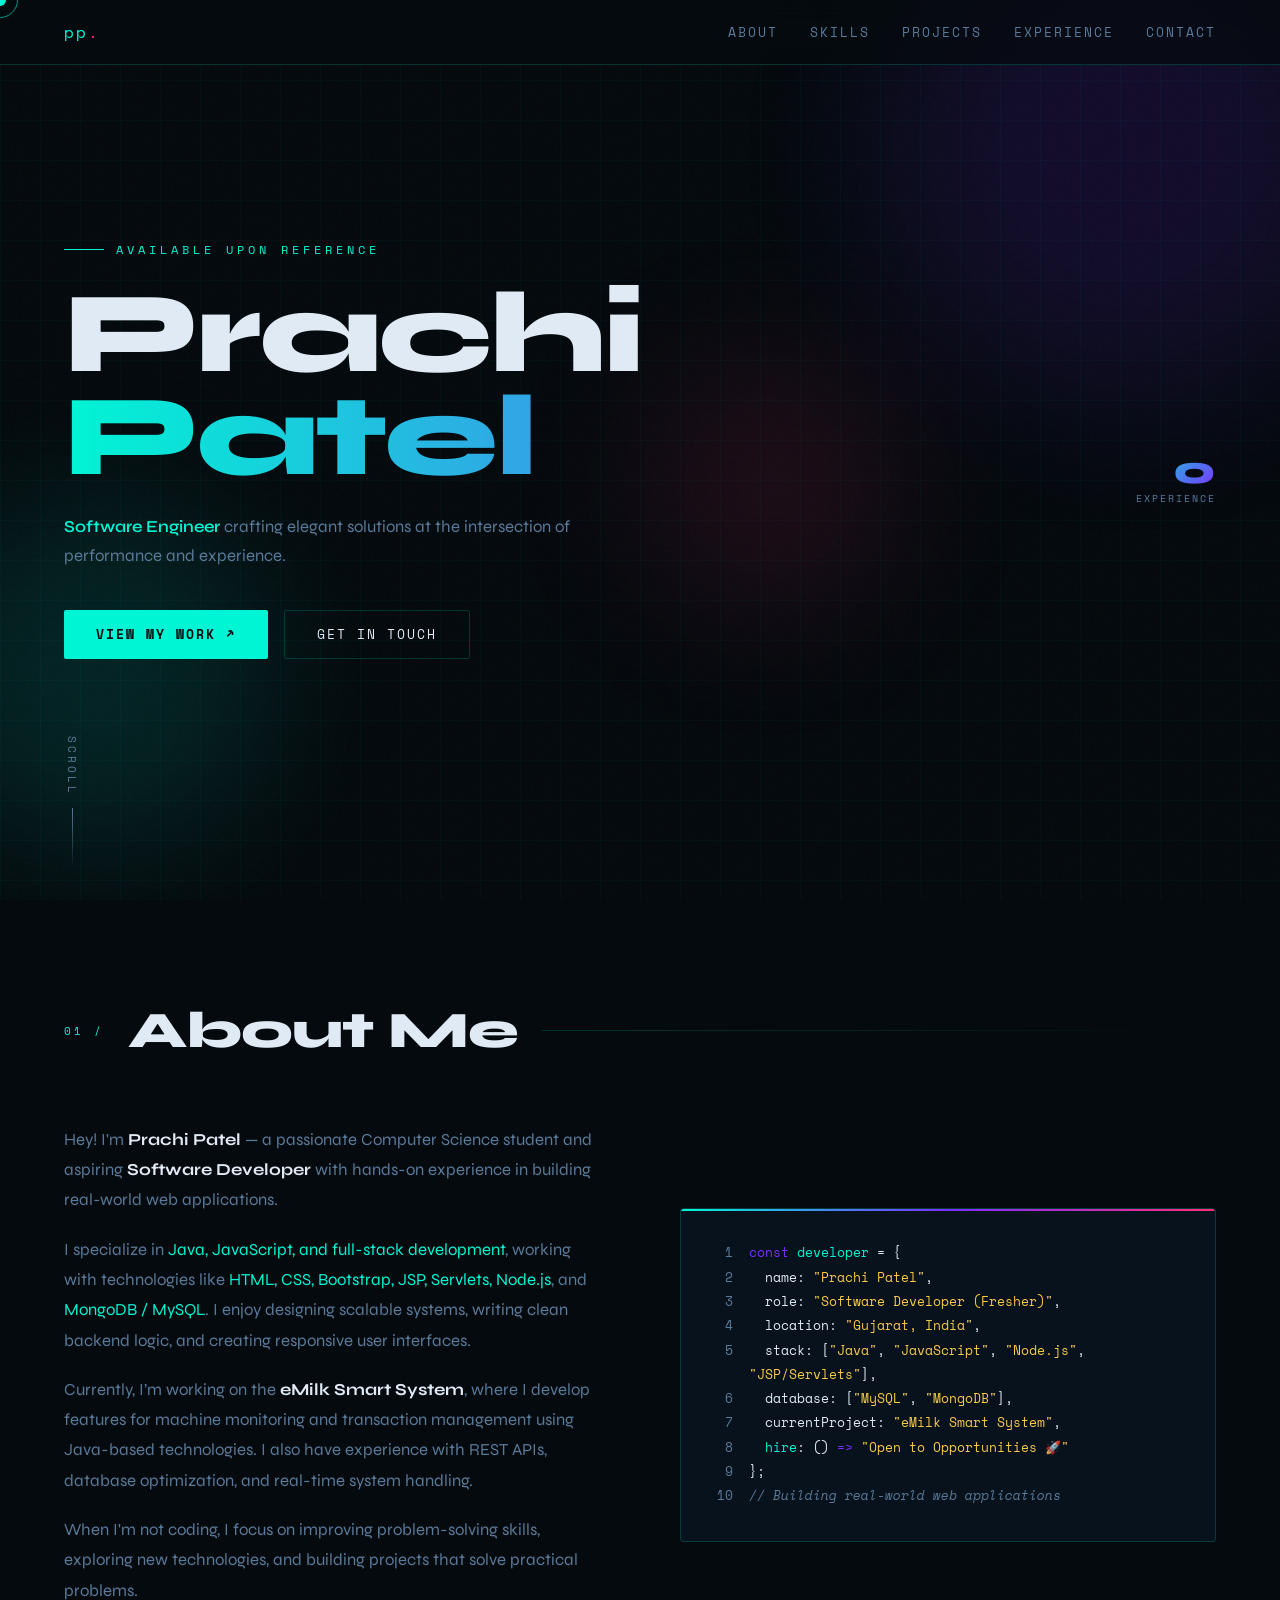
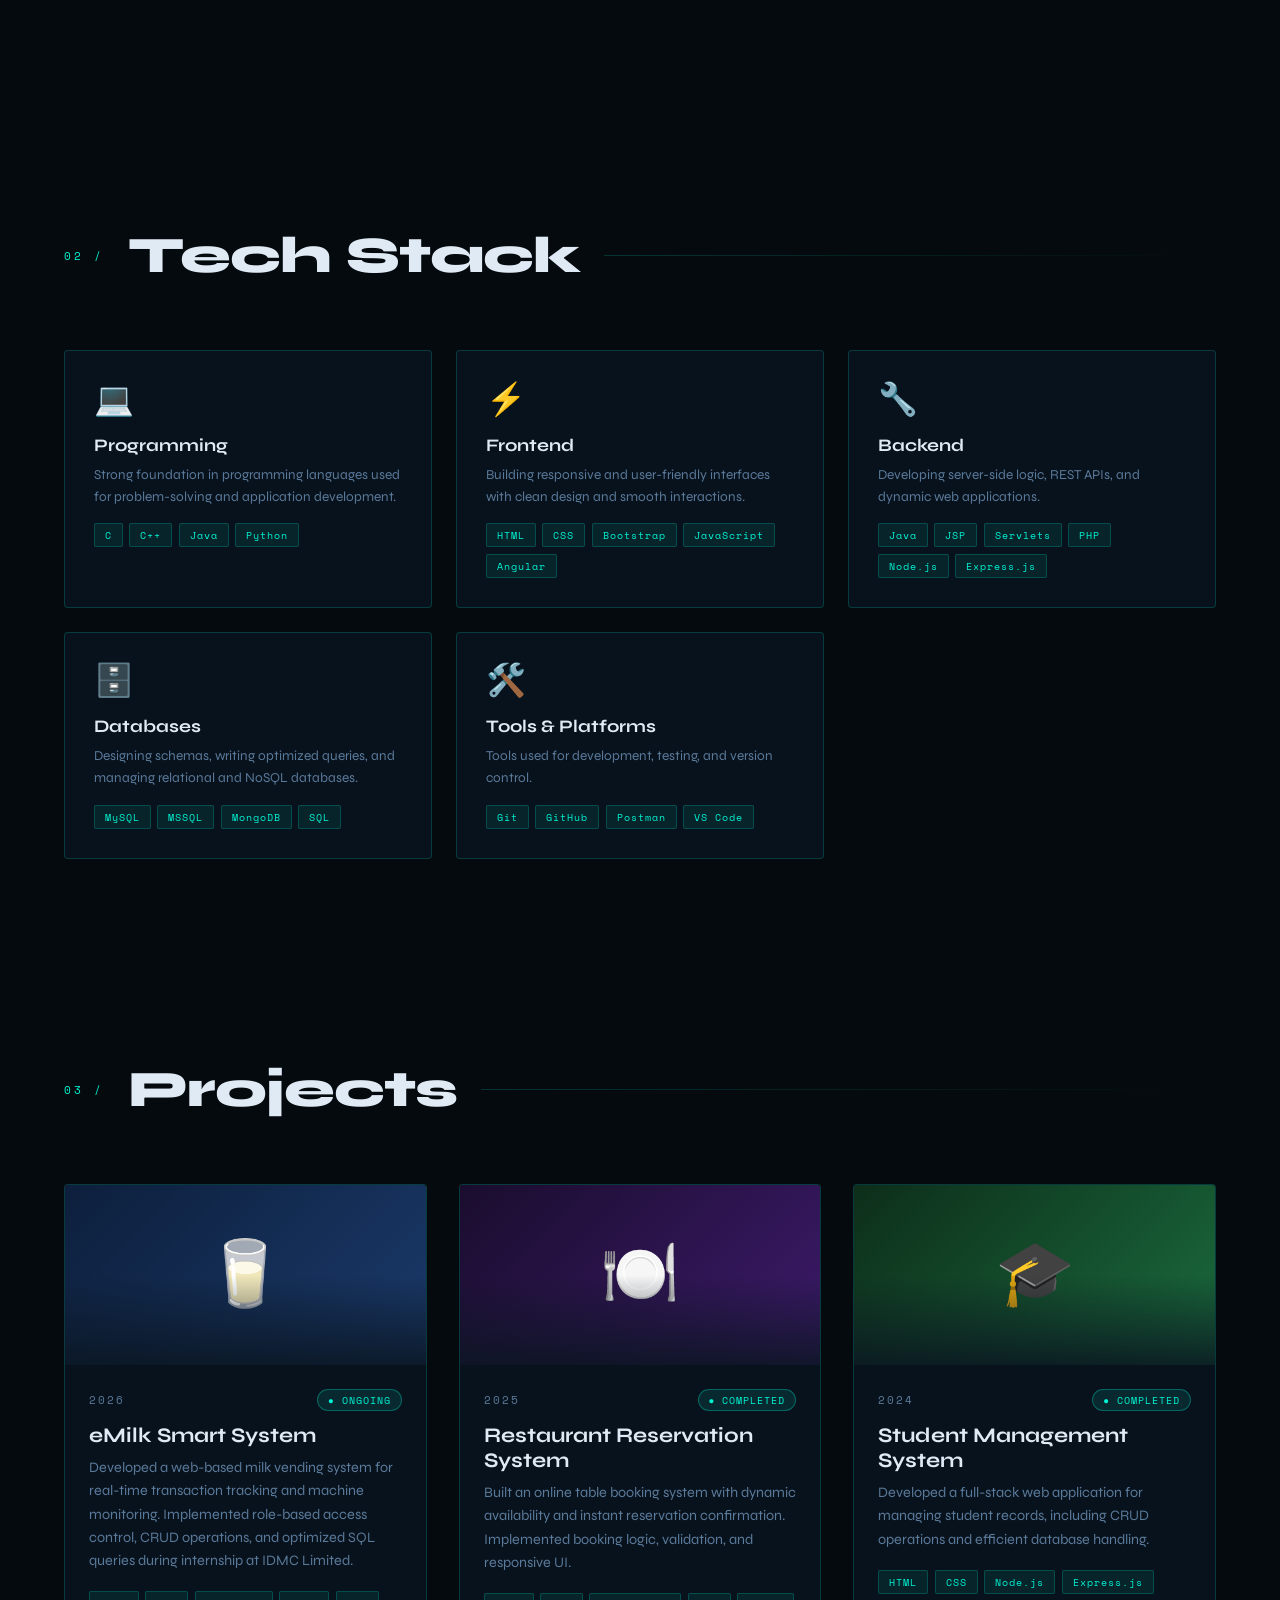
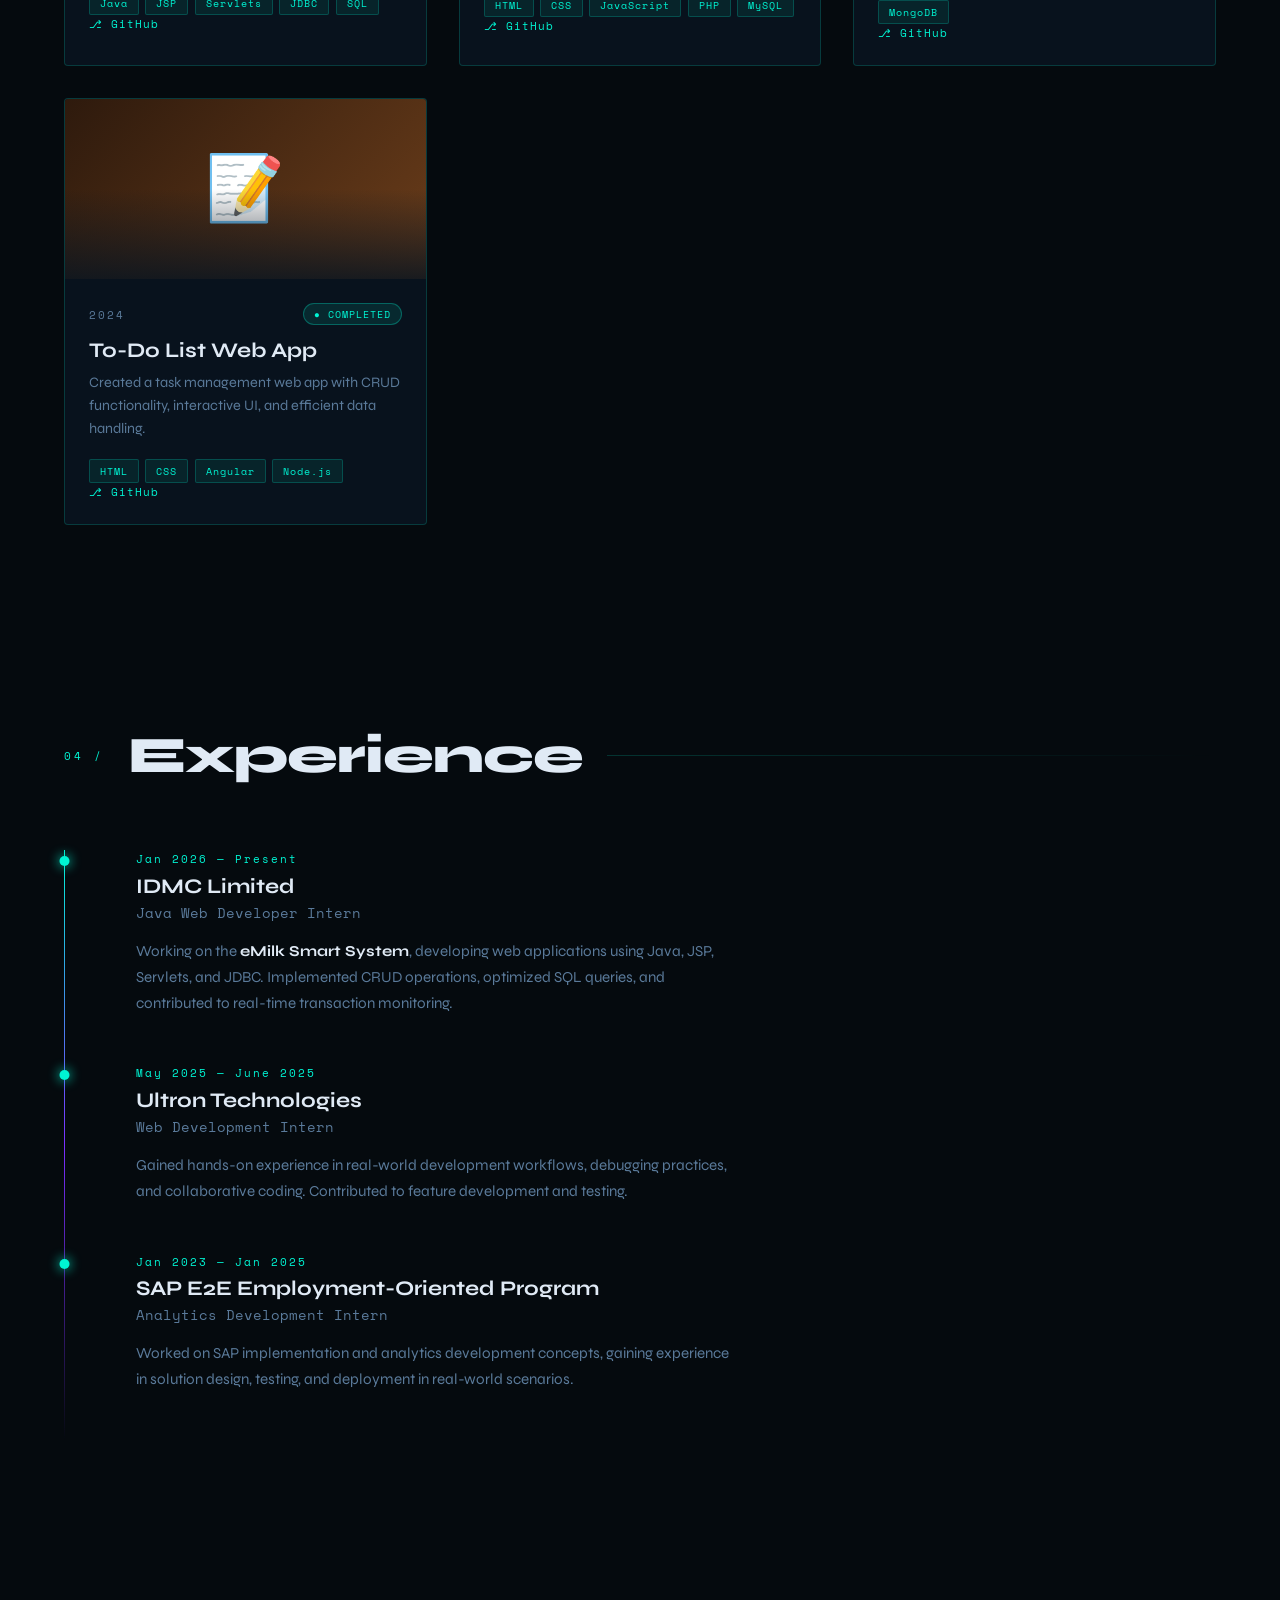
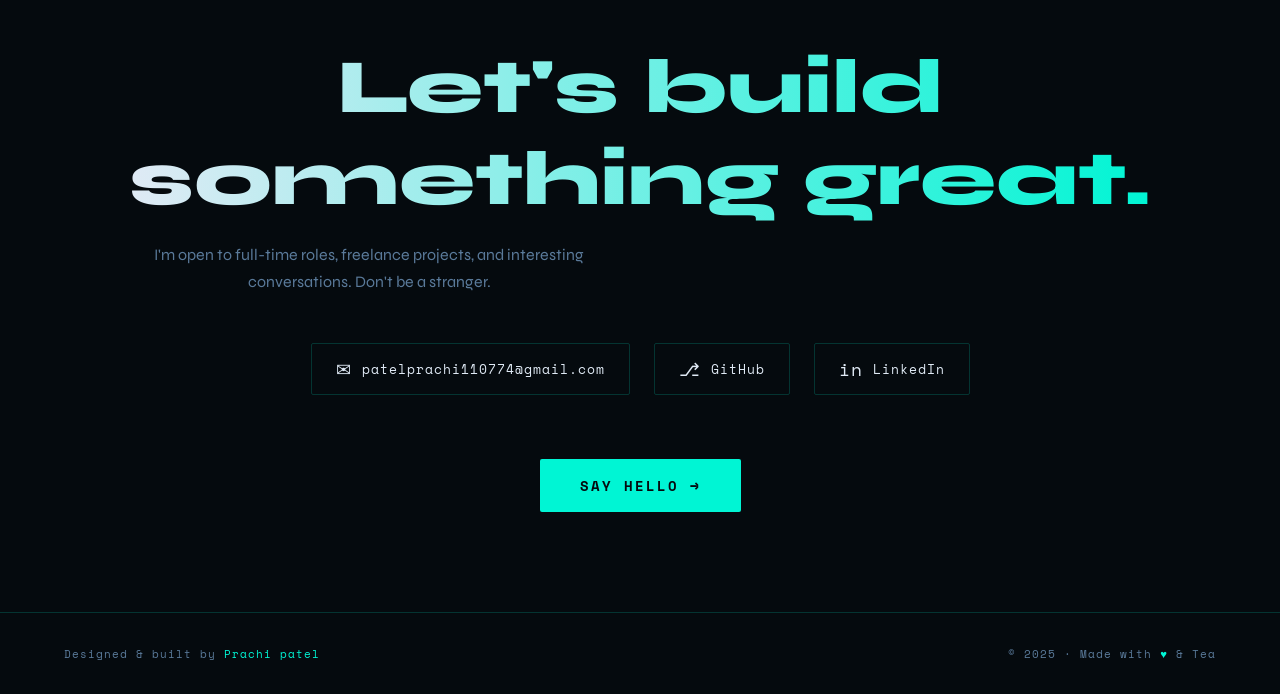
==== index.html @ 23659938 "portfolio website" ====
<!DOCTYPE html>
<html lang="en">
<head>
<meta charset="UTF-8">
<meta name="viewport" content="width=device-width, initial-scale=1.0">
<title>Prachi Patel — Software Engineer</title>
<link href="https://fonts.googleapis.com/css2?family=Space+Mono:ital,wght@0,400;0,700;1,400&family=Syne:wght@400;600;700;800&display=swap" rel="stylesheet">
<link href="portfolio.css" rel="stylesheet">
</head>
<body>

<div id="cursor"></div>
<div id="cursor-ring"></div>

<!-- NAV -->
<nav>
  <a class="nav-logo" href="#hero">pp<span>.</span></a>
  <ul class="nav-links">
    <li><a href="#about">About</a></li>
    <li><a href="#skills">Skills</a></li>
    <li><a href="#projects">Projects</a></li>
    <li><a href="#experience">Experience</a></li>
    <li><a href="#contact">Contact</a></li>
  </ul>
</nav>

<!-- HERO -->
<section id="hero">
  <div class="hero-bg-blob blob1"></div>
  <div class="hero-bg-blob blob2"></div>
  <div class="hero-bg-blob blob3"></div>

  <p class="hero-tag">Available upon Reference</p>
  <h1 class="hero-name">
    <span class="line1">Prachi</span>
    <span class="line2">Patel</span>
  </h1>
  <p class="hero-desc">
    <strong>Software Engineer</strong> crafting elegant solutions at the intersection of
    performance and experience.
  </p>
  <div class="hero-cta">
    <a class="btn btn-primary" href="#projects"><span>View my work ↗</span></a>
    <a class="btn btn-outline" href="#contact">Get in touch</a>
  </div>

  <div class="hero-stats">
    <div class="stat">
      <div class="stat-num">0</div>
<div class="stat-label">Experience</div>
    </div>
  </div>

  <div class="hero-scroll">Scroll</div>
</section>

<!-- ABOUT -->
<section id="about">
  <div class="section-header reveal">
    <span class="section-num">01 /</span>
    <h2 class="section-title">About Me</h2>
    <div class="section-line"></div>
  </div>
  <div class="about-grid">
    <div class="about-text reveal">
  <p>Hey! I'm <strong>Prachi Patel</strong> — a passionate Computer Science student 
  and aspiring <strong>Software Developer</strong> with hands-on experience in building 
  real-world web applications.</p>
  
  <p>I specialize in <em>Java, JavaScript, and full-stack development</em>, working 
  with technologies like <em>HTML, CSS, Bootstrap, JSP, Servlets, Node.js</em>, and 
  <em>MongoDB / MySQL</em>. I enjoy designing scalable systems, writing clean backend 
  logic, and creating responsive user interfaces.</p>
  
  <p>Currently, I’m working on the <strong>eMilk Smart System</strong>, where I develop 
  features for machine monitoring and transaction management using Java-based technologies. 
  I also have experience with REST APIs, database optimization, and real-time system handling.</p>
  
  <p>When I'm not coding, I focus on improving problem-solving skills, exploring new 
  technologies, and building projects that solve practical problems.</p>
</div>
    <div class="about-visual reveal">
  <div class="about-card">
    <div class="code-window" id="code-window">
      <div class="code-line"><span class="ln">1</span><span><span class="kw">const</span> <span class="fn">developer</span> <span class="pu">= {</span></span></div>
      <div class="code-line"><span class="ln">2</span><span>&nbsp;&nbsp;name<span class="pu">:</span> <span class="str">"Prachi Patel"</span><span class="pu">,</span></span></div>
      <div class="code-line"><span class="ln">3</span><span>&nbsp;&nbsp;role<span class="pu">:</span> <span class="str">"Software Developer (Fresher)"</span><span class="pu">,</span></span></div>
      <div class="code-line"><span class="ln">4</span><span>&nbsp;&nbsp;location<span class="pu">:</span> <span class="str">"Gujarat, India"</span><span class="pu">,</span></span></div>
      <div class="code-line"><span class="ln">5</span><span>&nbsp;&nbsp;stack<span class="pu">: [</span><span class="str">"Java"</span><span class="pu">,</span> <span class="str">"JavaScript"</span><span class="pu">,</span> <span class="str">"Node.js"</span><span class="pu">,</span> <span class="str">"JSP/Servlets"</span><span class="pu">],</span></span></div>
      <div class="code-line"><span class="ln">6</span><span>&nbsp;&nbsp;database<span class="pu">: [</span><span class="str">"MySQL"</span><span class="pu">,</span> <span class="str">"MongoDB"</span><span class="pu">],</span></span></div>
      <div class="code-line"><span class="ln">7</span><span>&nbsp;&nbsp;currentProject<span class="pu">:</span> <span class="str">"eMilk Smart System"</span><span class="pu">,</span></span></div>
      <div class="code-line"><span class="ln">8</span><span>&nbsp;&nbsp;<span class="fn">hire</span><span class="pu">:</span> () <span class="kw">=></span> <span class="str">"Open to Opportunities 🚀"</span></span></div>
      <div class="code-line"><span class="ln">9</span><span><span class="pu">};</span></span></div>
      <div class="code-line"><span class="ln">10</span><span><span class="cm">// Building real-world web applications</span></span></div>
    </div>
  </div>
</div>
  </div>
</section>

<!-- SKILLS -->
<section id="skills">
  <div class="section-header reveal">
    <span class="section-num">02 /</span>
    <h2 class="section-title">Tech Stack</h2>
    <div class="section-line"></div>
  </div>

  <div class="skills-grid">

    <!-- Programming -->
    <div class="skill-card reveal">
      <div class="skill-icon">💻</div>
      <div class="skill-name">Programming</div>
      <p style="font-size:0.85rem;color:var(--muted);line-height:1.6">
        Strong foundation in programming languages used for problem-solving and application development.
      </p>
      <div class="skill-tags">
        <span class="tag">C</span>
        <span class="tag">C++</span>
        <span class="tag">Java</span>
        <span class="tag">Python</span>
      </div>
    </div>

    <!-- Frontend -->
    <div class="skill-card reveal">
      <div class="skill-icon">⚡</div>
      <div class="skill-name">Frontend</div>
      <p style="font-size:0.85rem;color:var(--muted);line-height:1.6">
        Building responsive and user-friendly interfaces with clean design and smooth interactions.
      </p>
      <div class="skill-tags">
        <span class="tag">HTML</span>
        <span class="tag">CSS</span>
        <span class="tag">Bootstrap</span>
        <span class="tag">JavaScript</span>
        <span class="tag">Angular</span>
      </div>
    </div>

    <!-- Backend -->
    <div class="skill-card reveal">
      <div class="skill-icon">🔧</div>
      <div class="skill-name">Backend</div>
      <p style="font-size:0.85rem;color:var(--muted);line-height:1.6">
        Developing server-side logic, REST APIs, and dynamic web applications.
      </p>
      <div class="skill-tags">
        <span class="tag">Java</span>
        <span class="tag">JSP</span>
        <span class="tag">Servlets</span>
        <span class="tag">PHP</span>
        <span class="tag">Node.js</span>
        <span class="tag">Express.js</span>
      </div>
    </div>

    <!-- Databases -->
    <div class="skill-card reveal">
      <div class="skill-icon">🗄️</div>
      <div class="skill-name">Databases</div>
      <p style="font-size:0.85rem;color:var(--muted);line-height:1.6">
        Designing schemas, writing optimized queries, and managing relational and NoSQL databases.
      </p>
      <div class="skill-tags">
        <span class="tag">MySQL</span>
        <span class="tag">MSSQL</span>
        <span class="tag">MongoDB</span>
        <span class="tag">SQL</span>
      </div>
    </div>

    <!-- Tools -->
    <div class="skill-card reveal">
      <div class="skill-icon">🛠️</div>
      <div class="skill-name">Tools & Platforms</div>
      <p style="font-size:0.85rem;color:var(--muted);line-height:1.6">
        Tools used for development, testing, and version control.
      </p>
      <div class="skill-tags">
        <span class="tag">Git</span>
        <span class="tag">GitHub</span>
        <span class="tag">Postman</span>
        <span class="tag">VS Code</span>
      </div>
    </div>

  </div>
</section>

<section id="projects">
  <div class="section-header reveal">
    <span class="section-num">03 /</span>
    <h2 class="section-title">Projects</h2>
    <div class="section-line"></div>
  </div>

  <div class="projects-grid">

    <!-- eMilk Smart System -->
    <div class="project-card reveal">
      <div class="project-thumb thumb-1">🥛</div>
      <div class="project-body">
        <div class="project-meta">
          <span class="project-year">2026</span>
          <span class="project-status status-live">● Ongoing</span>
        </div>
        <h3 class="project-title">eMilk Smart System</h3>
        <p class="project-desc">
          Developed a web-based milk vending system for real-time transaction tracking 
          and machine monitoring. Implemented role-based access control, CRUD operations, 
          and optimized SQL queries during internship at IDMC Limited.
        </p>
        <div class="skill-tags">
          <span class="tag highlight">Java</span>
          <span class="tag">JSP</span>
          <span class="tag">Servlets</span>
          <span class="tag">JDBC</span>
          <span class="tag">SQL</span>
        </div>
        <div class="project-links">
          <a class="proj-link" href="#">⎇ GitHub</a>
        </div>
      </div>
    </div>

    <!-- Restaurant Reservation -->
    <div class="project-card reveal">
      <div class="project-thumb thumb-2">🍽️</div>
      <div class="project-body">
        <div class="project-meta">
          <span class="project-year">2025</span>
          <span class="project-status status-live">● Completed</span>
        </div>
        <h3 class="project-title">Restaurant Reservation System</h3>
        <p class="project-desc">
          Built an online table booking system with dynamic availability and instant 
          reservation confirmation. Implemented booking logic, validation, and responsive UI.
        </p>
        <div class="skill-tags">
          <span class="tag">HTML</span>
          <span class="tag">CSS</span>
          <span class="tag highlight">JavaScript</span>
          <span class="tag">PHP</span>
          <span class="tag">MySQL</span>
        </div>
        <div class="project-links">
          <a class="proj-link" href="#">⎇ GitHub</a>
        </div>
      </div>
    </div>

    <!-- Student Management System -->
    <div class="project-card reveal">
      <div class="project-thumb thumb-3">🎓</div>
      <div class="project-body">
        <div class="project-meta">
          <span class="project-year">2024</span>
          <span class="project-status status-live">● Completed</span>
        </div>
        <h3 class="project-title">Student Management System</h3>
        <p class="project-desc">
          Developed a full-stack web application for managing student records, 
          including CRUD operations and efficient database handling.
        </p>
        <div class="skill-tags">
          <span class="tag">HTML</span>
          <span class="tag">CSS</span>
          <span class="tag">Node.js</span>
          <span class="tag">Express.js</span>
          <span class="tag highlight">MongoDB</span>
        </div>
        <div class="project-links">
          <a class="proj-link" href="#">⎇ GitHub</a>
        </div>
      </div>
    </div>

    <!-- To-Do App -->
    <div class="project-card reveal">
      <div class="project-thumb thumb-4">📝</div>
      <div class="project-body">
        <div class="project-meta">
          <span class="project-year">2024</span>
          <span class="project-status status-live">● Completed</span>
        </div>
        <h3 class="project-title">To-Do List Web App</h3>
        <p class="project-desc">
          Created a task management web app with CRUD functionality, 
          interactive UI, and efficient data handling.
        </p>
        <div class="skill-tags">
          <span class="tag">HTML</span>
          <span class="tag">CSS</span>
          <span class="tag highlight">Angular</span>
          <span class="tag">Node.js</span>
        </div>
        <div class="project-links">
          <a class="proj-link" href="#">⎇ GitHub</a>
        </div>
      </div>
    </div>

  </div>
</section>

<section id="experience">
  <div class="section-header reveal">
    <span class="section-num">04 /</span>
    <h2 class="section-title">Experience</h2>
    <div class="section-line"></div>
  </div>

  <div class="timeline">

    <!-- IDMC -->
    <div class="timeline-item">
      <div class="timeline-dot"></div>
      <div class="tl-date">Jan 2026 — Present</div>
      <div class="tl-company">IDMC Limited</div>
      <div class="tl-role">Java Web Developer Intern</div>
      <p class="tl-desc">
        Working on the <strong>eMilk Smart System</strong>, developing web applications 
        using Java, JSP, Servlets, and JDBC. Implemented CRUD operations, optimized SQL queries, 
        and contributed to real-time transaction monitoring.
      </p>
    </div>

    <!-- Ultron -->
    <div class="timeline-item">
      <div class="timeline-dot"></div>
      <div class="tl-date">May 2025 — June 2025</div>
      <div class="tl-company">Ultron Technologies</div>
      <div class="tl-role">Web Development Intern</div>
      <p class="tl-desc">
        Gained hands-on experience in real-world development workflows, debugging practices, 
        and collaborative coding. Contributed to feature development and testing.
      </p>
    </div>

    <!-- SAP -->
    <div class="timeline-item">
      <div class="timeline-dot"></div>
      <div class="tl-date">Jan 2023 — Jan 2025</div>
      <div class="tl-company">SAP E2E Employment-Oriented Program</div>
      <div class="tl-role">Analytics Development Intern</div>
      <p class="tl-desc">
        Worked on SAP implementation and analytics development concepts, gaining experience 
        in solution design, testing, and deployment in real-world scenarios.
      </p>
    </div>

  </div>
</section>

<!-- CONTACT -->
<section id="contact">
  <div class="reveal">
    <h2 class="contact-title">Let's build<br>something great.</h2>
    <p class="contact-sub">I'm open to full-time roles, freelance projects, and interesting conversations. Don't be a stranger.</p>
    <div class="contact-links">
      <a class="contact-link" href="mailto:alex@example.com">
        <span class="icon">✉</span> patelprachi110774@gmail.com
      </a>
      <a class="contact-link" href="#">
        <span class="icon">⎇</span> GitHub
      </a>
      <a class="contact-link" href="#">
        <span class="icon">in</span> LinkedIn
      </a>
      
    </div>
    <a class="btn btn-primary" href="mailto:alex@example.com" style="font-size:0.9rem;padding:16px 40px">
      <span>Say Hello →</span>
    </a>
  </div>
</section>

<!-- FOOTER -->
<footer>
  <div>Designed & built by <span>Prachi patel</span></div>
  <div>© 2025 · Made with <span>♥</span> & Tea</div>
</footer>

<script src="porfolio.js"></script>
</body>
</html>
---- portfolio.css ----
:root {
    --bg: #050a0e;
    --bg2: #0a1520;
    --neon: #00f5d4;
    --neon2: #7b2fff;
    --neon3: #ff2d78;
    --gold: #f7c948;
    --text: #e0eaf5;
    --muted: #5a7a9a;
    --card: rgba(10,21,32,0.85);
    --border: rgba(0,245,212,0.18);
    --glow: 0 0 24px rgba(0,245,212,0.25);
  }

  *, *::before, *::after { box-sizing: border-box; margin: 0; padding: 0; }

  html { scroll-behavior: smooth; }

  body {
    font-family: 'Syne', sans-serif;
    background: var(--bg);
    color: var(--text);
    overflow-x: hidden;
    cursor: none;
  }

  /* CUSTOM CURSOR */
  #cursor {
    position: fixed; top: 0; left: 0; z-index: 9999;
    width: 12px; height: 12px;
    background: var(--neon);
    border-radius: 50%;
    pointer-events: none;
    transform: translate(-50%,-50%);
    transition: transform 0.1s, width 0.2s, height 0.2s, background 0.2s;
    mix-blend-mode: screen;
  }
  #cursor-ring {
    position: fixed; top: 0; left: 0; z-index: 9998;
    width: 36px; height: 36px;
    border: 1.5px solid var(--neon);
    border-radius: 50%;
    pointer-events: none;
    transform: translate(-50%,-50%);
    transition: transform 0.18s ease, width 0.25s, height 0.25s, border-color 0.2s;
    opacity: 0.6;
  }
  body:has(a:hover) #cursor, body:has(button:hover) #cursor { width: 20px; height: 20px; background: var(--neon3); }
  body:has(a:hover) #cursor-ring, body:has(button:hover) #cursor-ring { width: 52px; height: 52px; border-color: var(--neon3); }

  /* BACKGROUND GRID */
  body::before {
    content: '';
    position: fixed; inset: 0; z-index: 0;
    background-image:
      linear-gradient(rgba(0,245,212,0.03) 1px, transparent 1px),
      linear-gradient(90deg, rgba(0,245,212,0.03) 1px, transparent 1px);
    background-size: 40px 40px;
    pointer-events: none;
  }

  /* NOISE OVERLAY */
  body::after {
    content: '';
    position: fixed; inset: 0; z-index: 0;
    background-image: url("data:image/svg+xml,%3Csvg viewBox='0 0 256 256' xmlns='http://www.w3.org/2000/svg'%3E%3Cfilter id='n'%3E%3CfeTurbulence type='fractalNoise' baseFrequency='0.9' numOctaves='4' stitchTiles='stitch'/%3E%3C/filter%3E%3Crect width='100%25' height='100%25' filter='url(%23n)' opacity='0.03'/%3E%3C/svg%3E");
    opacity: 0.4;
    pointer-events: none;
  }

  /* NAV */
  nav {
    position: fixed; top: 0; left: 0; right: 0; z-index: 100;
    display: flex; justify-content: space-between; align-items: center;
    padding: 20px 5%;
    backdrop-filter: blur(12px);
    background: rgba(5,10,14,0.7);
    border-bottom: 1px solid var(--border);
    animation: fadeDown 0.8s ease both;
  }
  .nav-logo {
    font-family: 'Space Mono', monospace;
    font-size: 1rem;
    color: var(--neon);
    letter-spacing: 2px;
    text-decoration: none;
  }
  .nav-logo span { color: var(--neon3); }
  .nav-links { display: flex; gap: 2rem; list-style: none; }
  .nav-links a {
    font-size: 0.8rem;
    letter-spacing: 2px;
    text-transform: uppercase;
    color: var(--muted);
    text-decoration: none;
    font-family: 'Space Mono', monospace;
    position: relative;
    transition: color 0.3s;
  }
  .nav-links a::after {
    content: ''; position: absolute; bottom: -4px; left: 0;
    width: 0; height: 1px;
    background: var(--neon);
    transition: width 0.3s;
  }
  .nav-links a:hover { color: var(--neon); }
  .nav-links a:hover::after { width: 100%; }

  /* HERO */
  #hero {
    position: relative; z-index: 1;
    min-height: 100vh;
    display: flex; flex-direction: column; justify-content: center;
    padding: 0 5%;
    overflow: hidden;
  }
  .hero-bg-blob {
    position: absolute; border-radius: 50%;
    filter: blur(80px); opacity: 0.12; pointer-events: none;
  }
  .blob1 { width: 500px; height: 500px; background: var(--neon2); top: -100px; right: -100px; animation: blobFloat 8s ease-in-out infinite; }
  .blob2 { width: 350px; height: 350px; background: var(--neon); bottom: 50px; left: -80px; animation: blobFloat 10s ease-in-out infinite reverse; }
  .blob3 { width: 250px; height: 250px; background: var(--neon3); top: 40%; right: 30%; animation: blobFloat 12s ease-in-out infinite 2s; }

  .hero-tag {
    font-family: 'Space Mono', monospace;
    font-size: 0.75rem;
    color: var(--neon);
    letter-spacing: 4px;
    text-transform: uppercase;
    margin-bottom: 1.5rem;
    opacity: 0;
    animation: fadeUp 0.8s ease 0.3s both;
    display: flex; align-items: center; gap: 12px;
  }
  .hero-tag::before {
    content: ''; display: block; width: 40px; height: 1px; background: var(--neon);
  }

  .hero-name {
    font-size: clamp(3.5rem, 9vw, 9rem);
    font-weight: 800;
    line-height: 0.9;
    letter-spacing: -3px;
    margin-bottom: 1.5rem;
    opacity: 0;
    animation: fadeUp 0.9s ease 0.5s both;
  }
  .hero-name .line1 { display: block; color: var(--text); }
  .hero-name .line2 {
    display: block;
    background: linear-gradient(90deg, var(--neon), var(--neon2));
    -webkit-background-clip: text; -webkit-text-fill-color: transparent;
    background-clip: text;
  }

  .hero-desc {
    max-width: 520px;
    font-size: 1.05rem;
    line-height: 1.7;
    color: var(--muted);
    margin-bottom: 2.5rem;
    opacity: 0;
    animation: fadeUp 1s ease 0.7s both;
  }
  .hero-desc strong { color: var(--neon); font-weight: 600; }

  .hero-cta {
    display: flex; gap: 1rem; flex-wrap: wrap;
    opacity: 0; animation: fadeUp 1s ease 0.9s both;
  }
  .btn {
    display: inline-flex; align-items: center; gap: 8px;
    padding: 14px 32px;
    font-family: 'Space Mono', monospace;
    font-size: 0.8rem;
    letter-spacing: 2px;
    text-transform: uppercase;
    text-decoration: none;
    border-radius: 2px;
    transition: all 0.3s;
    position: relative; overflow: hidden;
  }
  .btn-primary {
    background: var(--neon);
    color: var(--bg);
    border: none;
    font-weight: 700;
  }
  .btn-primary::before {
    content: ''; position: absolute; inset: 0;
    background: var(--neon2);
    transform: translateX(-100%);
    transition: transform 0.4s ease;
    z-index: 0;
  }
  .btn-primary:hover::before { transform: translateX(0); }
  .btn-primary span { position: relative; z-index: 1; }
  .btn-outline {
    border: 1px solid var(--border);
    color: var(--text);
    background: transparent;
  }
  .btn-outline:hover { border-color: var(--neon); color: var(--neon); box-shadow: var(--glow); }

  .hero-scroll {
    position: absolute; bottom: 2rem; left: 5%;
    font-family: 'Space Mono', monospace;
    font-size: 0.7rem;
    color: var(--muted);
    letter-spacing: 3px;
    text-transform: uppercase;
    writing-mode: vertical-rl;
    display: flex; align-items: center; gap: 12px;
    opacity: 0; animation: fadeIn 1s ease 1.5s both;
  }
  .hero-scroll::after {
    content: ''; display: block; width: 1px; height: 60px;
    background: linear-gradient(to bottom, var(--muted), transparent);
    animation: scrollLine 2s ease-in-out infinite;
  }

  .hero-stats {
    position: absolute; right: 5%; top: 50%; transform: translateY(-50%);
    display: flex; flex-direction: column; gap: 2rem;
    opacity: 0; animation: fadeLeft 1s ease 1.2s both;
  }
  .stat { text-align: right; }
  .stat-num {
    font-size: 2.5rem; font-weight: 800;
    background: linear-gradient(135deg, var(--neon), var(--neon2));
    -webkit-background-clip: text; -webkit-text-fill-color: transparent;
    background-clip: text;
    line-height: 1;
  }
  .stat-label {
    font-family: 'Space Mono', monospace;
    font-size: 0.65rem; letter-spacing: 2px;
    text-transform: uppercase; color: var(--muted);
  }

  /* SECTIONS */
  section { position: relative; z-index: 1; padding: 100px 5%; }

  .section-header {
    display: flex; align-items: center; gap: 1.5rem;
    margin-bottom: 4rem;
  }
  .section-num {
    font-family: 'Space Mono', monospace;
    font-size: 0.7rem; color: var(--neon);
    letter-spacing: 3px;
  }
  .section-title {
    font-size: clamp(2rem, 4vw, 3.5rem);
    font-weight: 800;
    letter-spacing: -1px;
    position: relative;
  }
  .section-line {
    flex: 1; height: 1px;
    background: linear-gradient(to right, var(--border), transparent);
  }

  /* ABOUT */
  #about .about-grid {
    display: grid;
    grid-template-columns: 1fr 1fr;
    gap: 5rem;
    align-items: center;
  }
  .about-text p {
    font-size: 1.05rem; line-height: 1.8;
    color: var(--muted); margin-bottom: 1.2rem;
  }
  .about-text p strong { color: var(--text); }
  .about-text p em { color: var(--neon); font-style: normal; }

  .about-visual {
    position: relative;
  }
  .about-card {
    background: var(--card);
    border: 1px solid var(--border);
    border-radius: 4px;
    padding: 2rem;
    position: relative;
    overflow: hidden;
  }
  .about-card::before {
    content: '';
    position: absolute; top: 0; left: 0; right: 0; height: 2px;
    background: linear-gradient(90deg, var(--neon), var(--neon2), var(--neon3));
  }
  .code-window {
    font-family: 'Space Mono', monospace;
    font-size: 0.8rem;
    line-height: 1.9;
  }
  .code-line { display: flex; gap: 1rem; }
  .ln { color: var(--muted); min-width: 20px; text-align: right; user-select: none; }
  .kw { color: var(--neon2); }
  .fn { color: var(--neon); }
  .str { color: var(--gold); }
  .cm { color: var(--muted); font-style: italic; }
  .pu { color: var(--text); }
  .typed-cursor { animation: blink 1s step-end infinite; }

  /* SKILLS */
  #skills .skills-grid {
    display: grid;
    grid-template-columns: repeat(auto-fill, minmax(280px, 1fr));
    gap: 1.5rem;
  }
  .skill-card {
    background: var(--card);
    border: 1px solid var(--border);
    border-radius: 4px;
    padding: 1.8rem;
    position: relative; overflow: hidden;
    transition: transform 0.3s, border-color 0.3s, box-shadow 0.3s;
    cursor: default;
  }
  .skill-card::before {
    content: ''; position: absolute; inset: 0;
    background: linear-gradient(135deg, rgba(0,245,212,0.04), transparent);
    opacity: 0; transition: opacity 0.3s;
  }
  .skill-card:hover { transform: translateY(-4px); border-color: var(--neon); box-shadow: var(--glow); }
  .skill-card:hover::before { opacity: 1; }
  .skill-icon { font-size: 2rem; margin-bottom: 1rem; }
  .skill-name { font-size: 1.1rem; font-weight: 700; margin-bottom: 0.5rem; }
  .skill-tags { display: flex; flex-wrap: wrap; gap: 0.4rem; margin-top: 1rem; }
  .tag {
    font-family: 'Space Mono', monospace;
    font-size: 0.65rem; letter-spacing: 1px;
    padding: 3px 10px;
    border-radius: 2px;
    background: rgba(0,245,212,0.08);
    border: 1px solid rgba(0,245,212,0.2);
    color: var(--neon);
  }

  /* PROJECTS */
  #projects .projects-grid {
    display: grid;
    grid-template-columns: repeat(auto-fill, minmax(340px, 1fr));
    gap: 2rem;
  }
  .project-card {
    background: var(--card);
    border: 1px solid var(--border);
    border-radius: 4px;
    overflow: hidden;
    position: relative;
    transition: transform 0.3s, box-shadow 0.3s;
    group: true;
  }
  .project-card:hover { transform: translateY(-6px); box-shadow: 0 20px 60px rgba(0,0,0,0.5), var(--glow); }
  .project-thumb {
    height: 180px;
    position: relative; overflow: hidden;
    display: flex; align-items: center; justify-content: center;
    font-size: 4rem;
  }
  .project-thumb::after {
    content: ''; position: absolute; inset: 0;
    background: linear-gradient(to bottom, transparent 50%, var(--card));
  }
  .project-body { padding: 1.5rem; }
  .project-meta {
    display: flex; justify-content: space-between; align-items: center;
    margin-bottom: 0.8rem;
  }
  .project-year {
    font-family: 'Space Mono', monospace; font-size: 0.7rem;
    color: var(--muted); letter-spacing: 2px;
  }
  .project-status {
    font-family: 'Space Mono', monospace; font-size: 0.6rem;
    padding: 3px 10px; border-radius: 20px;
    letter-spacing: 1px; text-transform: uppercase;
  }
  .status-live { background: rgba(0,245,212,0.1); color: var(--neon); border: 1px solid rgba(0,245,212,0.3); }
  .status-wip { background: rgba(247,201,72,0.1); color: var(--gold); border: 1px solid rgba(247,201,72,0.3); }
  .project-title { font-size: 1.3rem; font-weight: 700; margin-bottom: 0.5rem; }
  .project-desc { font-size: 0.9rem; color: var(--muted); line-height: 1.6; margin-bottom: 1.2rem; }
  .project-links { display: flex; gap: 0.8rem; }
  .proj-link {
    font-family: 'Space Mono', monospace;
    font-size: 0.7rem; letter-spacing: 1px;
    text-decoration: none; color: var(--neon);
    display: flex; align-items: center; gap: 5px;
    transition: color 0.2s;
  }
  .proj-link:hover { color: var(--neon3); }

  /* EXPERIENCE */
  #experience .timeline {
    position: relative;
    padding-left: 2rem;
  }
  .timeline::before {
    content: ''; position: absolute; left: 0; top: 0; bottom: 0;
    width: 1px;
    background: linear-gradient(to bottom, var(--neon), var(--neon2), transparent);
  }
  .timeline-item {
    position: relative;
    padding: 0 0 3rem 2.5rem;
    opacity: 0; transform: translateX(-20px);
    transition: opacity 0.6s, transform 0.6s;
  }
  .timeline-item.visible { opacity: 1; transform: translateX(0); }
  .timeline-dot {
    position: absolute; left: -2rem; top: 6px;
    width: 10px; height: 10px;
    border-radius: 50%;
    background: var(--neon);
    box-shadow: 0 0 12px var(--neon);
    transform: translateX(calc(-50% + 0.5px));
  }
  .tl-date {
    font-family: 'Space Mono', monospace;
    font-size: 0.7rem; letter-spacing: 2px;
    color: var(--neon); margin-bottom: 0.4rem;
  }
  .tl-company { font-size: 1.3rem; font-weight: 700; margin-bottom: 0.2rem; }
  .tl-role { font-size: 0.9rem; color: var(--muted); margin-bottom: 1rem; font-family: 'Space Mono', monospace; }
  .tl-desc { font-size: 0.95rem; color: var(--muted); line-height: 1.7; max-width: 600px; }
  .tl-desc strong { color: var(--text); }

  /* CONTACT */
  #contact {
    min-height: 60vh;
    display: flex; flex-direction: column; justify-content: center;
    text-align: center; align-items: center;
  }
  .contact-title {
    font-size: clamp(2.5rem, 6vw, 6rem);
    font-weight: 800;
    margin-bottom: 1rem;
    background: linear-gradient(90deg, var(--text), var(--neon));
    -webkit-background-clip: text; -webkit-text-fill-color: transparent;
    background-clip: text;
  }
  .contact-sub {
    font-size: 1rem; color: var(--muted);
    margin-bottom: 3rem; max-width: 480px; line-height: 1.7;
  }
  .contact-links {
    display: flex; gap: 1.5rem; flex-wrap: wrap;
    justify-content: center; margin-bottom: 4rem;
  }
  .contact-link {
    display: flex; align-items: center; gap: 10px;
    text-decoration: none; color: var(--text);
    font-family: 'Space Mono', monospace; font-size: 0.8rem;
    letter-spacing: 1px;
    padding: 12px 24px;
    border: 1px solid var(--border);
    border-radius: 2px;
    transition: all 0.3s;
  }
  .contact-link:hover { border-color: var(--neon); color: var(--neon); box-shadow: var(--glow); transform: translateY(-2px); }
  .contact-link .icon { font-size: 1.1rem; }

  /* FOOTER */
  footer {
    position: relative; z-index: 1;
    padding: 2rem 5%;
    border-top: 1px solid var(--border);
    display: flex; justify-content: space-between; align-items: center;
    font-family: 'Space Mono', monospace;
    font-size: 0.7rem; color: var(--muted);
    letter-spacing: 1px;
  }
  footer span { color: var(--neon); }

  /* REVEAL */
  .reveal {
    opacity: 0; transform: translateY(30px);
    transition: opacity 0.7s ease, transform 0.7s ease;
  }
  .reveal.visible { opacity: 1; transform: translateY(0); }

  /* ANIMATIONS */
  @keyframes fadeUp { from { opacity: 0; transform: translateY(30px); } to { opacity: 1; transform: translateY(0); } }
  @keyframes fadeDown { from { opacity: 0; transform: translateY(-20px); } to { opacity: 1; transform: translateY(0); } }
  @keyframes fadeLeft { from { opacity: 0; transform: translateX(40px); } to { opacity: 1; transform: translateX(0); } }
  @keyframes fadeIn { from { opacity: 0; } to { opacity: 1; } }
  @keyframes blobFloat { 0%,100% { transform: translate(0,0) scale(1); } 33% { transform: translate(30px,-30px) scale(1.05); } 66% { transform: translate(-20px,20px) scale(0.95); } }
  @keyframes scrollLine { 0%,100% { opacity: 1; transform: scaleY(1); } 50% { opacity: 0.4; transform: scaleY(0.6); } }
  @keyframes blink { 50% { opacity: 0; } }
  @keyframes pulse { 0%,100% { box-shadow: 0 0 12px var(--neon); } 50% { box-shadow: 0 0 24px var(--neon), 0 0 40px var(--neon); } }

  .timeline-dot { animation: pulse 2s ease-in-out infinite; }

  /* Project thumbs */
  .thumb-1 { background: linear-gradient(135deg, #0d1f3c, #1a3a6b); }
  .thumb-2 { background: linear-gradient(135deg, #1a0d2e, #3d1a6b); }
  .thumb-3 { background: linear-gradient(135deg, #0d2e1a, #1a6b3d); }
  .thumb-4 { background: linear-gradient(135deg, #2e1a0d, #6b3d1a); }

  @media (max-width: 768px) {
    .hero-stats { display: none; }
    #about .about-grid { grid-template-columns: 1fr; gap: 2rem; }
    nav { padding: 16px 4%; }
    .nav-links { gap: 1rem; }
    section { padding: 70px 4%; }
  }
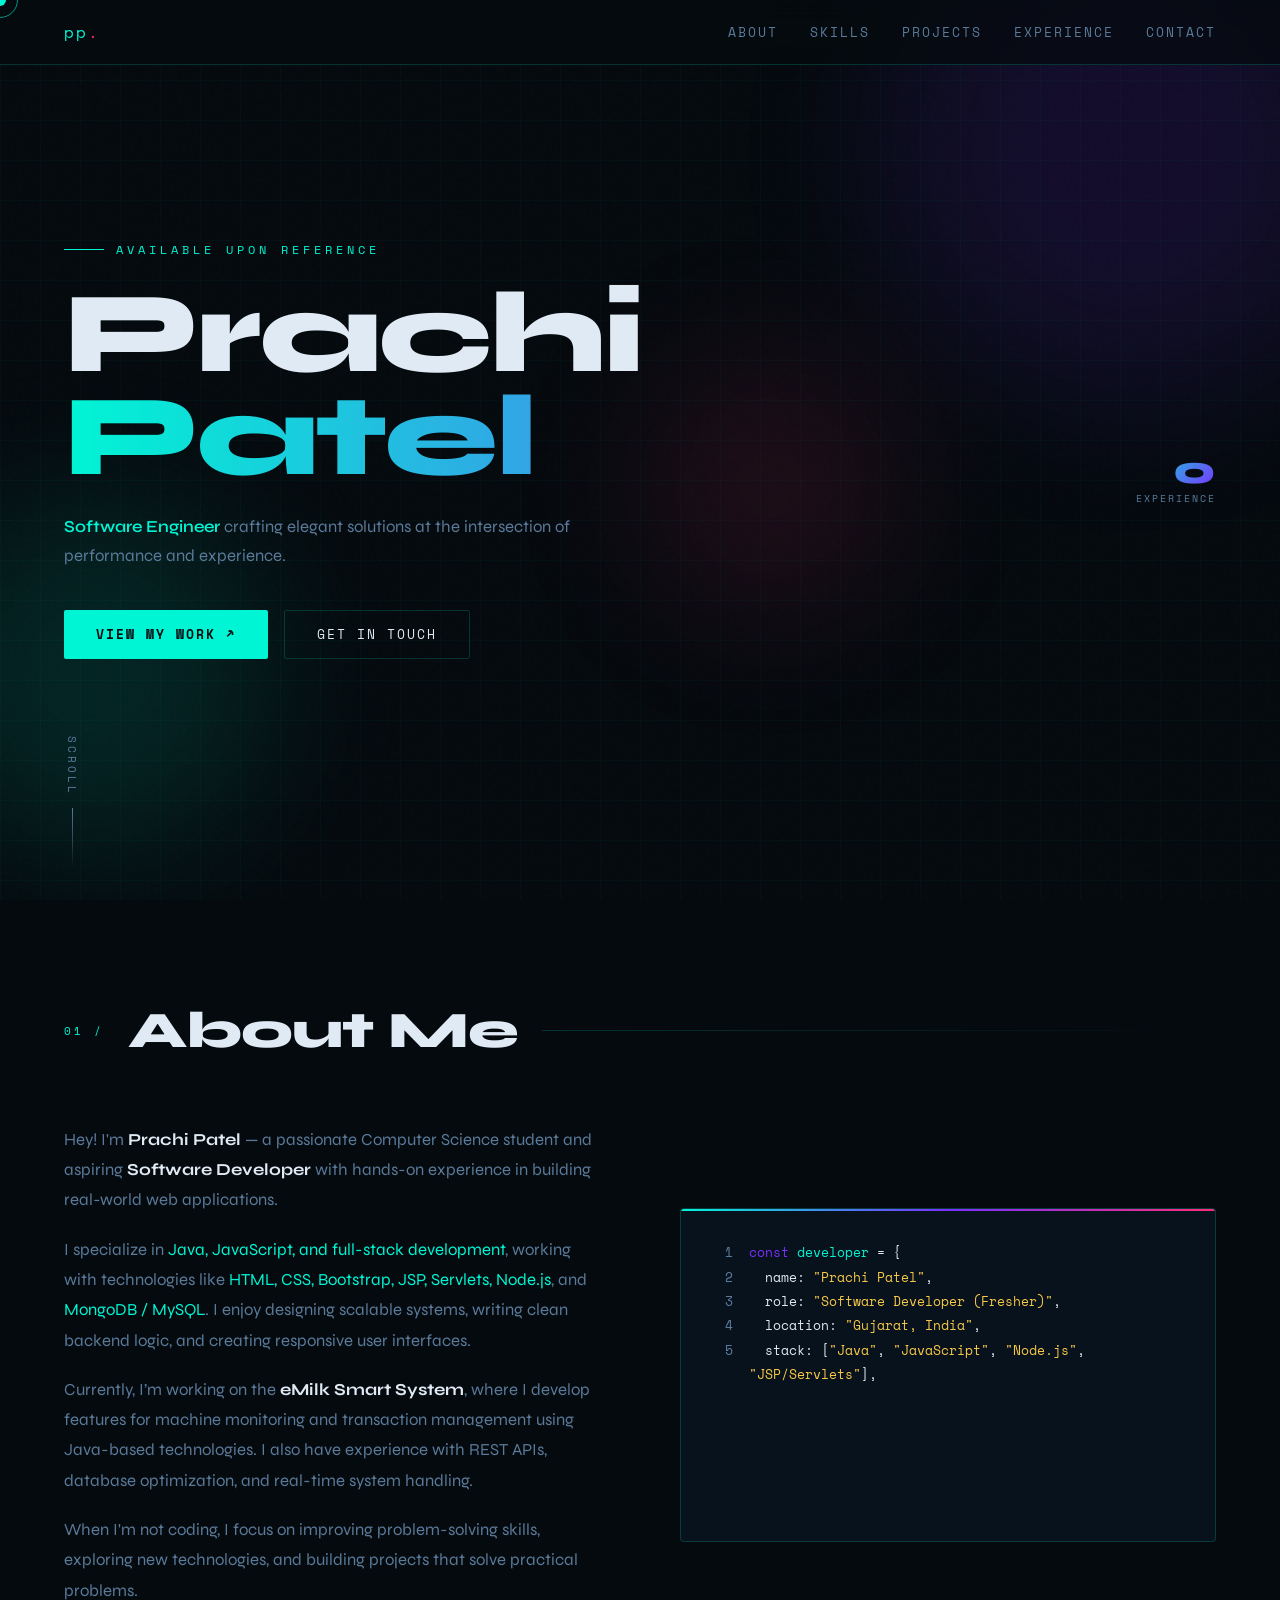
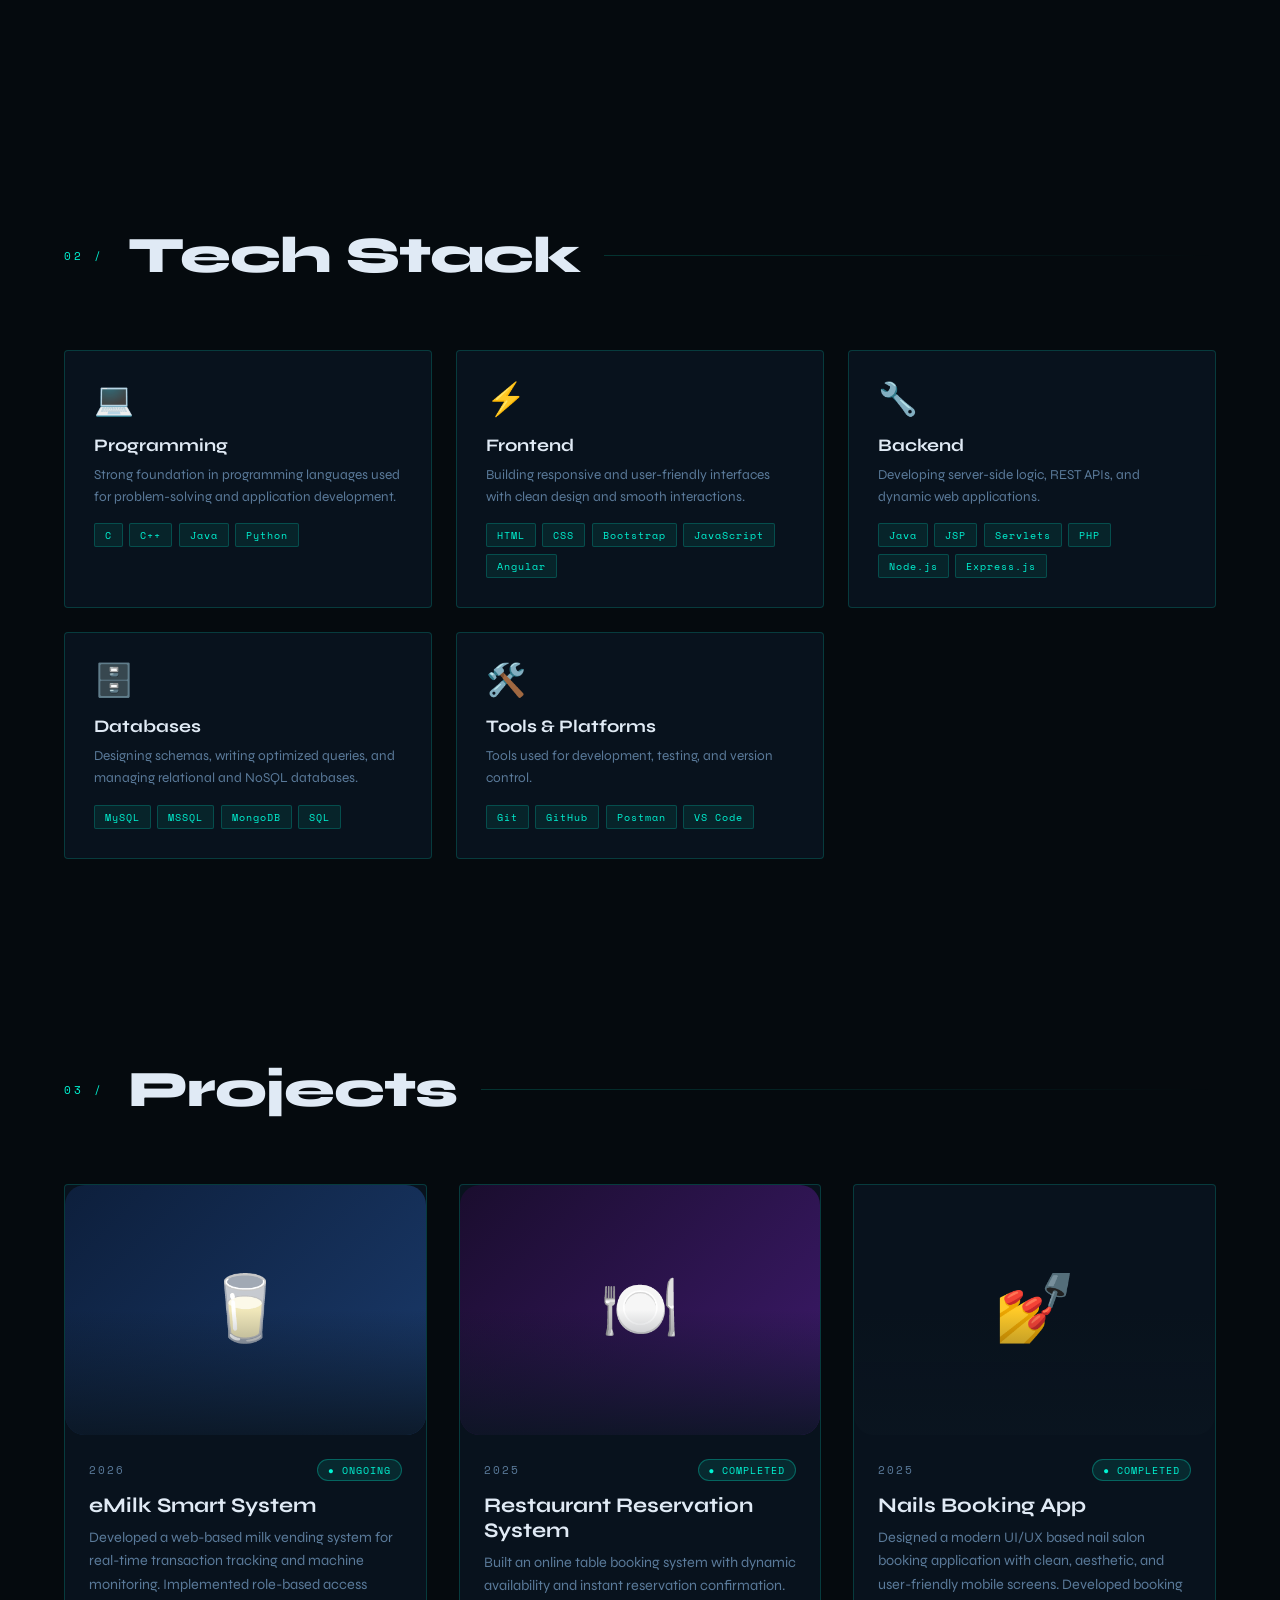
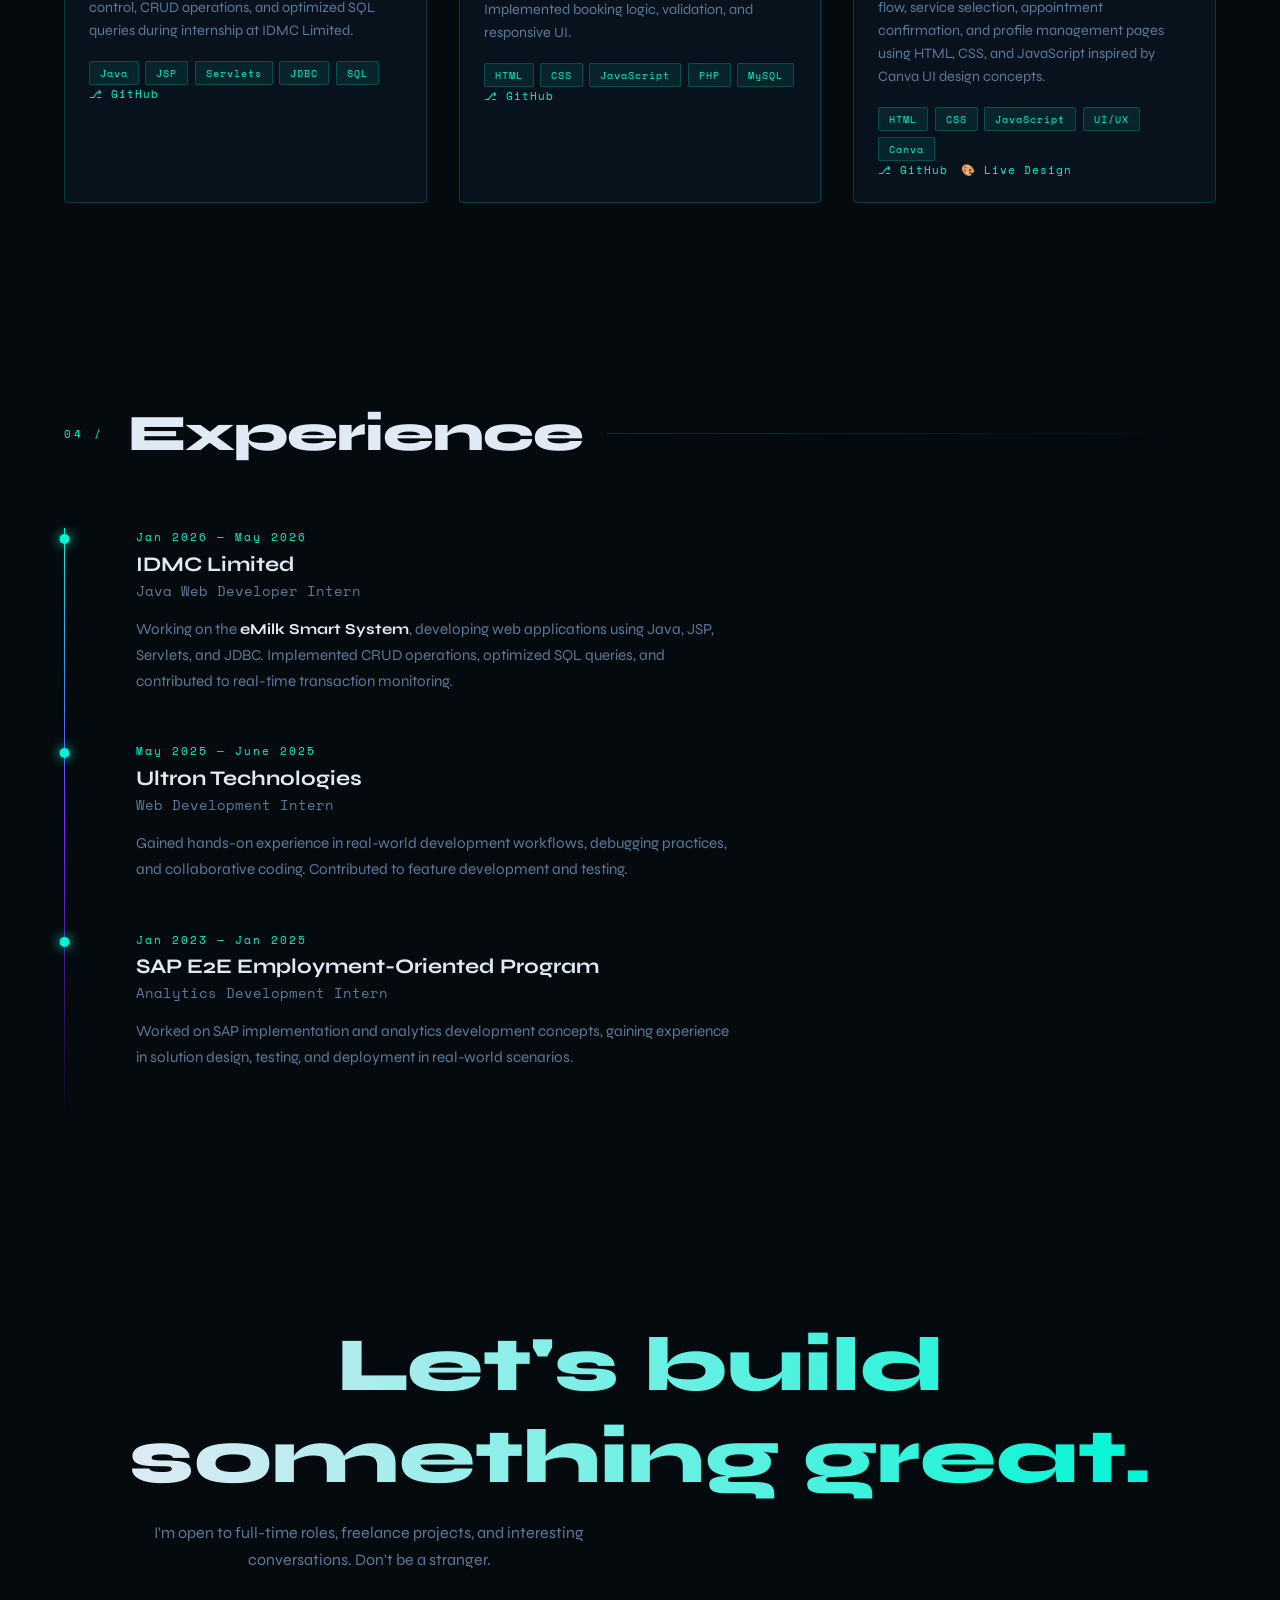
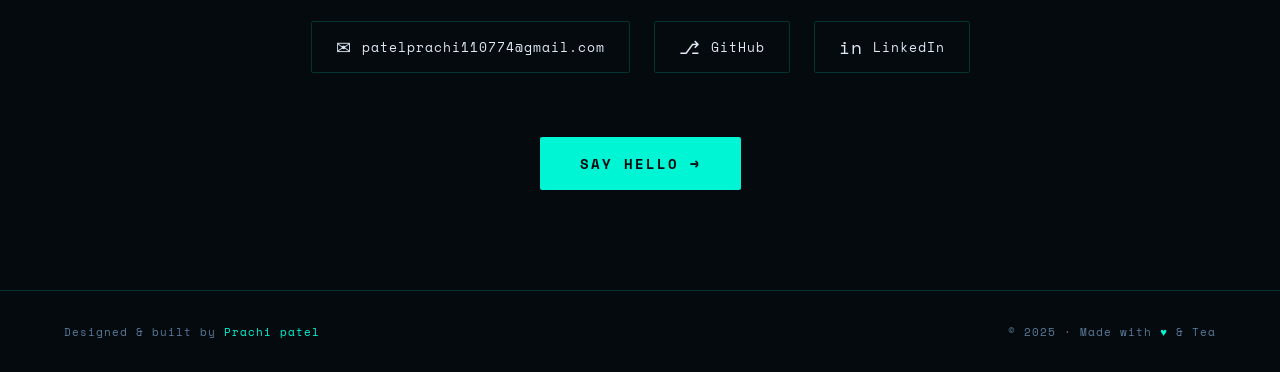
==== commit 9fcd8bc1: "fixed link" ====
--- a/index.html
+++ b/index.html
@@ -246,63 +246,58 @@
           <span class="tag">MySQL</span>
         </div>
         <div class="project-links">
-          <a class="proj-link" href="#">⎇ GitHub</a>
-        </div>
-      </div>
-    </div>
-
-    <!-- Student Management System -->
-    <div class="project-card reveal">
-      <div class="project-thumb thumb-3">🎓</div>
-      <div class="project-body">
-        <div class="project-meta">
-          <span class="project-year">2024</span>
-          <span class="project-status status-live">● Completed</span>
-        </div>
-        <h3 class="project-title">Student Management System</h3>
-        <p class="project-desc">
-          Developed a full-stack web application for managing student records, 
-          including CRUD operations and efficient database handling.
-        </p>
-        <div class="skill-tags">
-          <span class="tag">HTML</span>
-          <span class="tag">CSS</span>
-          <span class="tag">Node.js</span>
-          <span class="tag">Express.js</span>
-          <span class="tag highlight">MongoDB</span>
-        </div>
-        <div class="project-links">
-          <a class="proj-link" href="#">⎇ GitHub</a>
-        </div>
-      </div>
-    </div>
-
-    <!-- To-Do App -->
-    <div class="project-card reveal">
-      <div class="project-thumb thumb-4">📝</div>
-      <div class="project-body">
-        <div class="project-meta">
-          <span class="project-year">2024</span>
-          <span class="project-status status-live">● Completed</span>
-        </div>
-        <h3 class="project-title">To-Do List Web App</h3>
-        <p class="project-desc">
-          Created a task management web app with CRUD functionality, 
-          interactive UI, and efficient data handling.
-        </p>
-        <div class="skill-tags">
-          <span class="tag">HTML</span>
-          <span class="tag">CSS</span>
-          <span class="tag highlight">Angular</span>
-          <span class="tag">Node.js</span>
-        </div>
-        <div class="project-links">
-          <a class="proj-link" href="#">⎇ GitHub</a>
-        </div>
-      </div>
-    </div>
-
-  </div>
+          <a class="proj-link" href="https://github.com/prachi-patel1310/Tabel-Resveration-system">⎇ GitHub</a>
+        </div>
+      </div>
+    </div>
+
+    <!-- Nails Booking App -->
+<div class="project-card reveal">
+  <div class="project-thumb thumb-5">💅</div>
+
+  <div class="project-body">
+    
+    <div class="project-meta">
+      <span class="project-year">2025</span>
+      <span class="project-status status-live">● Completed</span>
+    </div>
+
+    <h3 class="project-title">Nails Booking App</h3>
+
+    <p class="project-desc">
+      Designed a modern UI/UX based nail salon booking application with clean,
+      aesthetic, and user-friendly mobile screens. Developed booking flow,
+      service selection, appointment confirmation, and profile management pages
+      using HTML, CSS, and JavaScript inspired by Canva UI design concepts.
+    </p>
+
+    <div class="skill-tags">
+      <span class="tag">HTML</span>
+      <span class="tag">CSS</span>
+      <span class="tag highlight">JavaScript</span>
+      <span class="tag">UI/UX</span>
+      <span class="tag">Canva</span>
+    </div>
+
+    <div class="project-links">
+      
+      <a class="proj-link"
+         href="https://github.com/prachi-patel1310/Nails-booking-app"
+         target="_blank">
+         ⎇ GitHub
+      </a>
+
+      <a class="proj-link"
+         href="https://prachi-uiux.my.canva.site/"
+         target="_blank">
+         🎨 Live Design
+      </a>
+
+    </div>
+  </div>
+</div>
+
+   
 </section>
 
 <section id="experience">
@@ -317,7 +312,7 @@
     <!-- IDMC -->
     <div class="timeline-item">
       <div class="timeline-dot"></div>
-      <div class="tl-date">Jan 2026 — Present</div>
+      <div class="tl-date">Jan 2026 — May 2026</div>
       <div class="tl-company">IDMC Limited</div>
       <div class="tl-role">Java Web Developer Intern</div>
       <p class="tl-desc">
@@ -363,15 +358,15 @@
       <a class="contact-link" href="mailto:alex@example.com">
         <span class="icon">✉</span> patelprachi110774@gmail.com
       </a>
-      <a class="contact-link" href="#">
+      <a class="contact-link" href="https://github.com/prachi-patel1310">
         <span class="icon">⎇</span> GitHub
       </a>
-      <a class="contact-link" href="#">
+      <a class="contact-link" href="https://www.linkedin.com/in/prachi-patel-72005b351/">
         <span class="icon">in</span> LinkedIn
       </a>
       
     </div>
-    <a class="btn btn-primary" href="mailto:alex@example.com" style="font-size:0.9rem;padding:16px 40px">
+    <a class="btn btn-primary" href="patelprachi110774@gmail.com" style="font-size:0.9rem;padding:16px 40px">
       <span>Say Hello →</span>
     </a>
   </div>
--- a/portfolio.css
+++ b/portfolio.css
@@ -508,4 +508,17 @@
     nav { padding: 16px 4%; }
     .nav-links { gap: 1rem; }
     section { padding: 70px 4%; }
-  }+  }
+  .project-thumb{
+    width:100%;
+    height:250px;
+    overflow:hidden;
+    border-radius:20px;
+}
+
+.project-thumb img{
+    width:100%;
+    height:100%;
+    object-fit:cover;
+    display:block;
+}
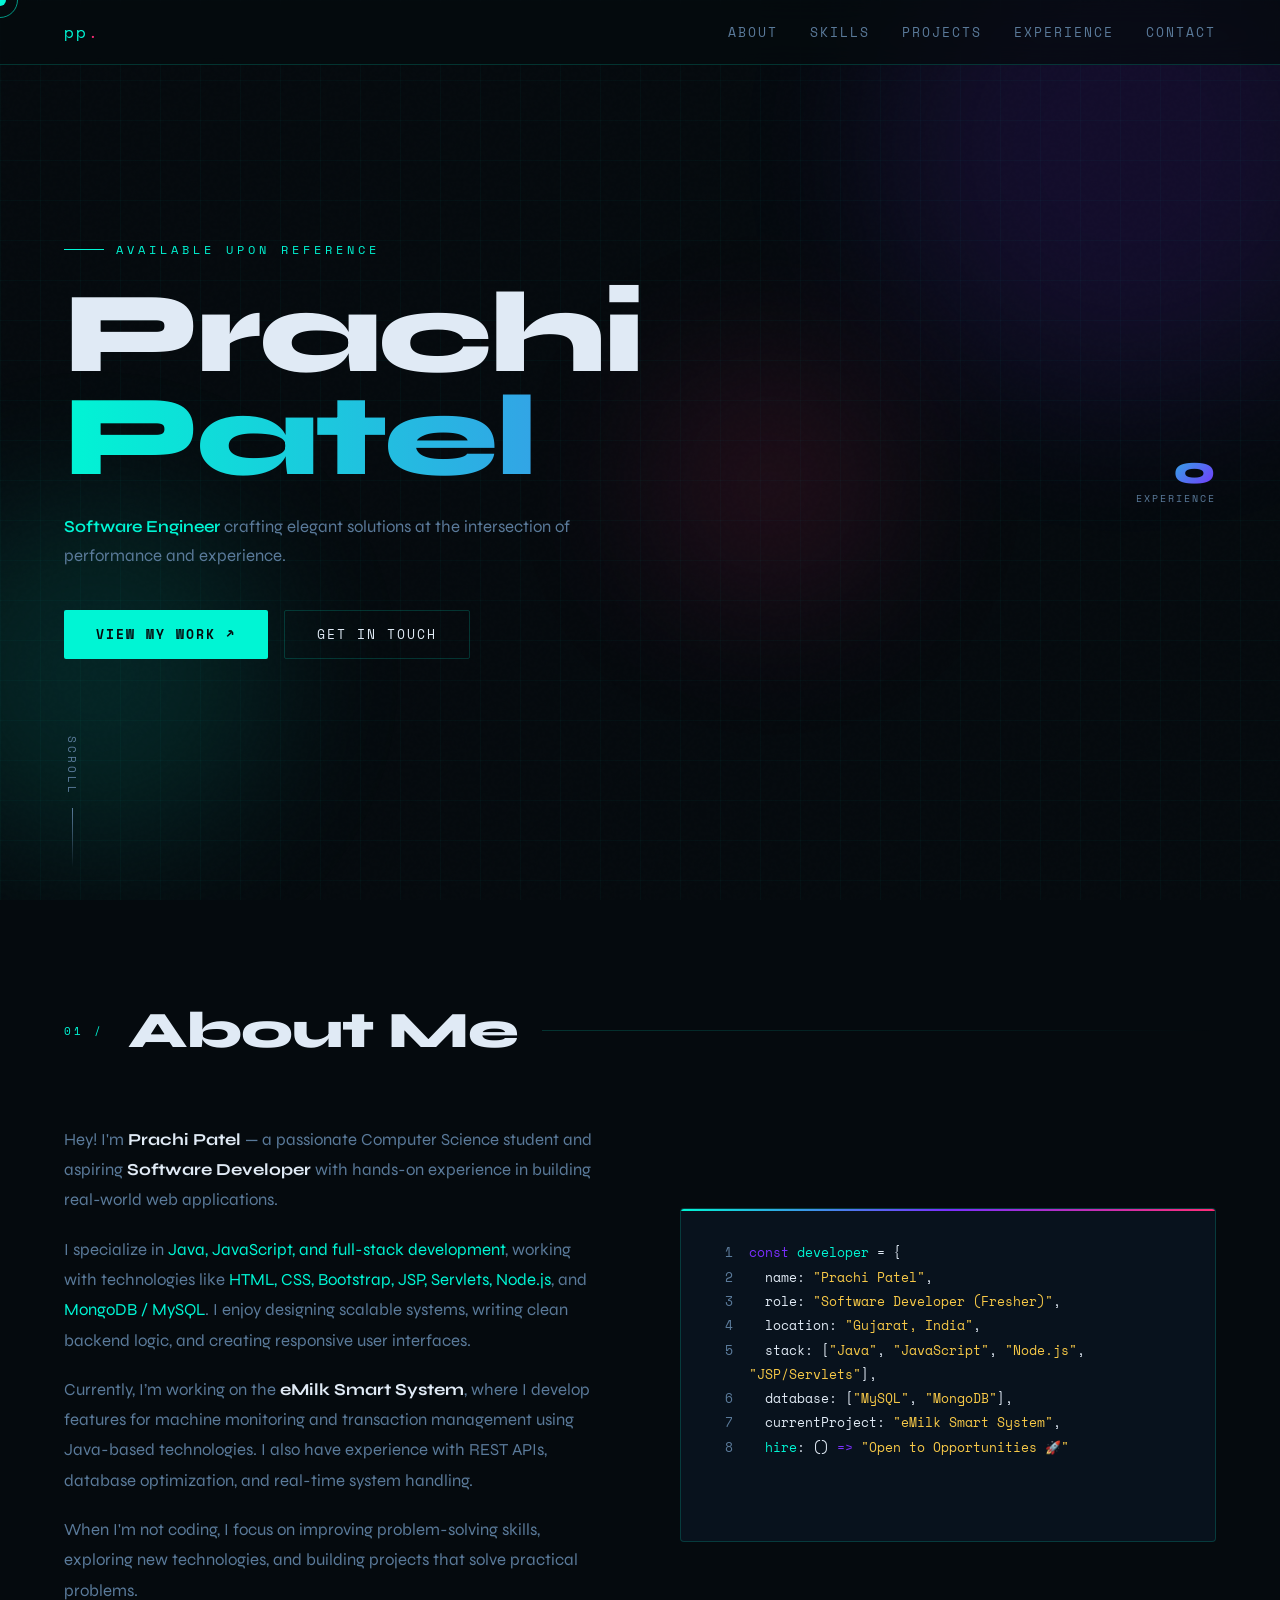
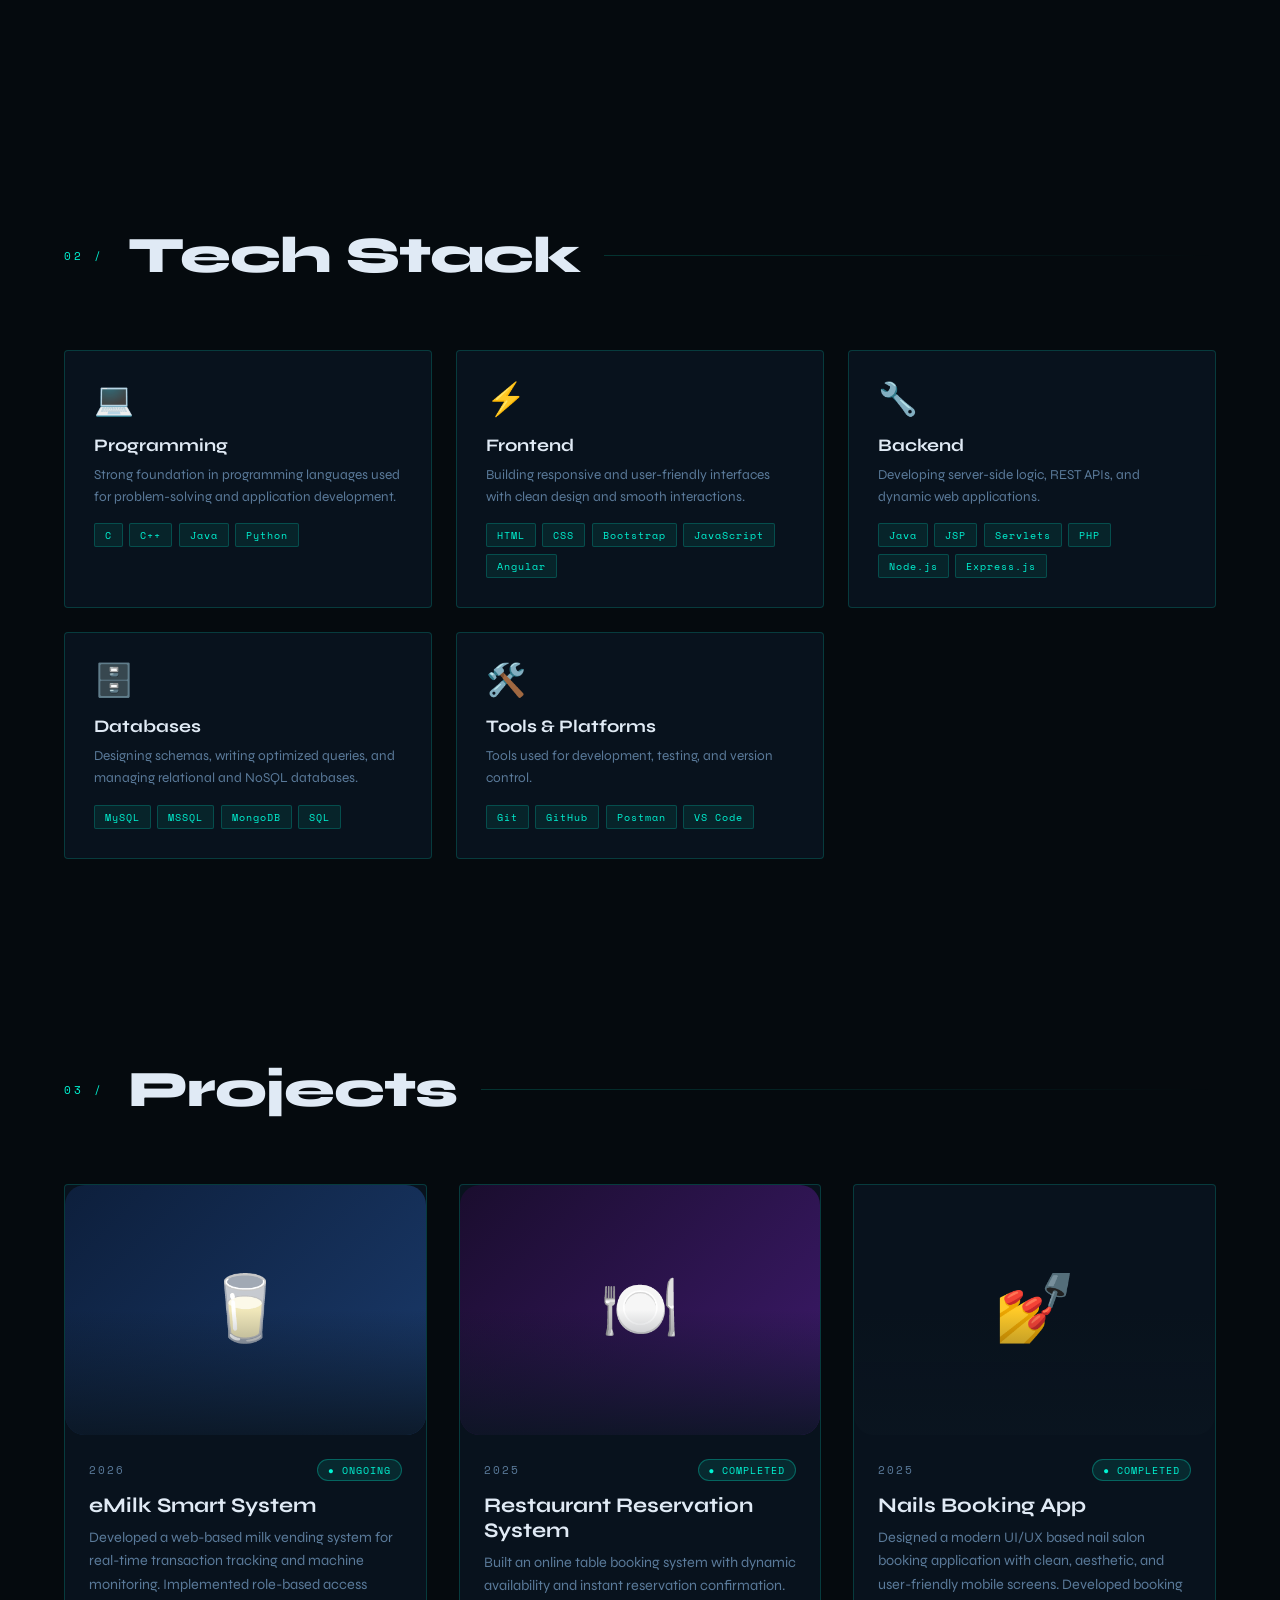
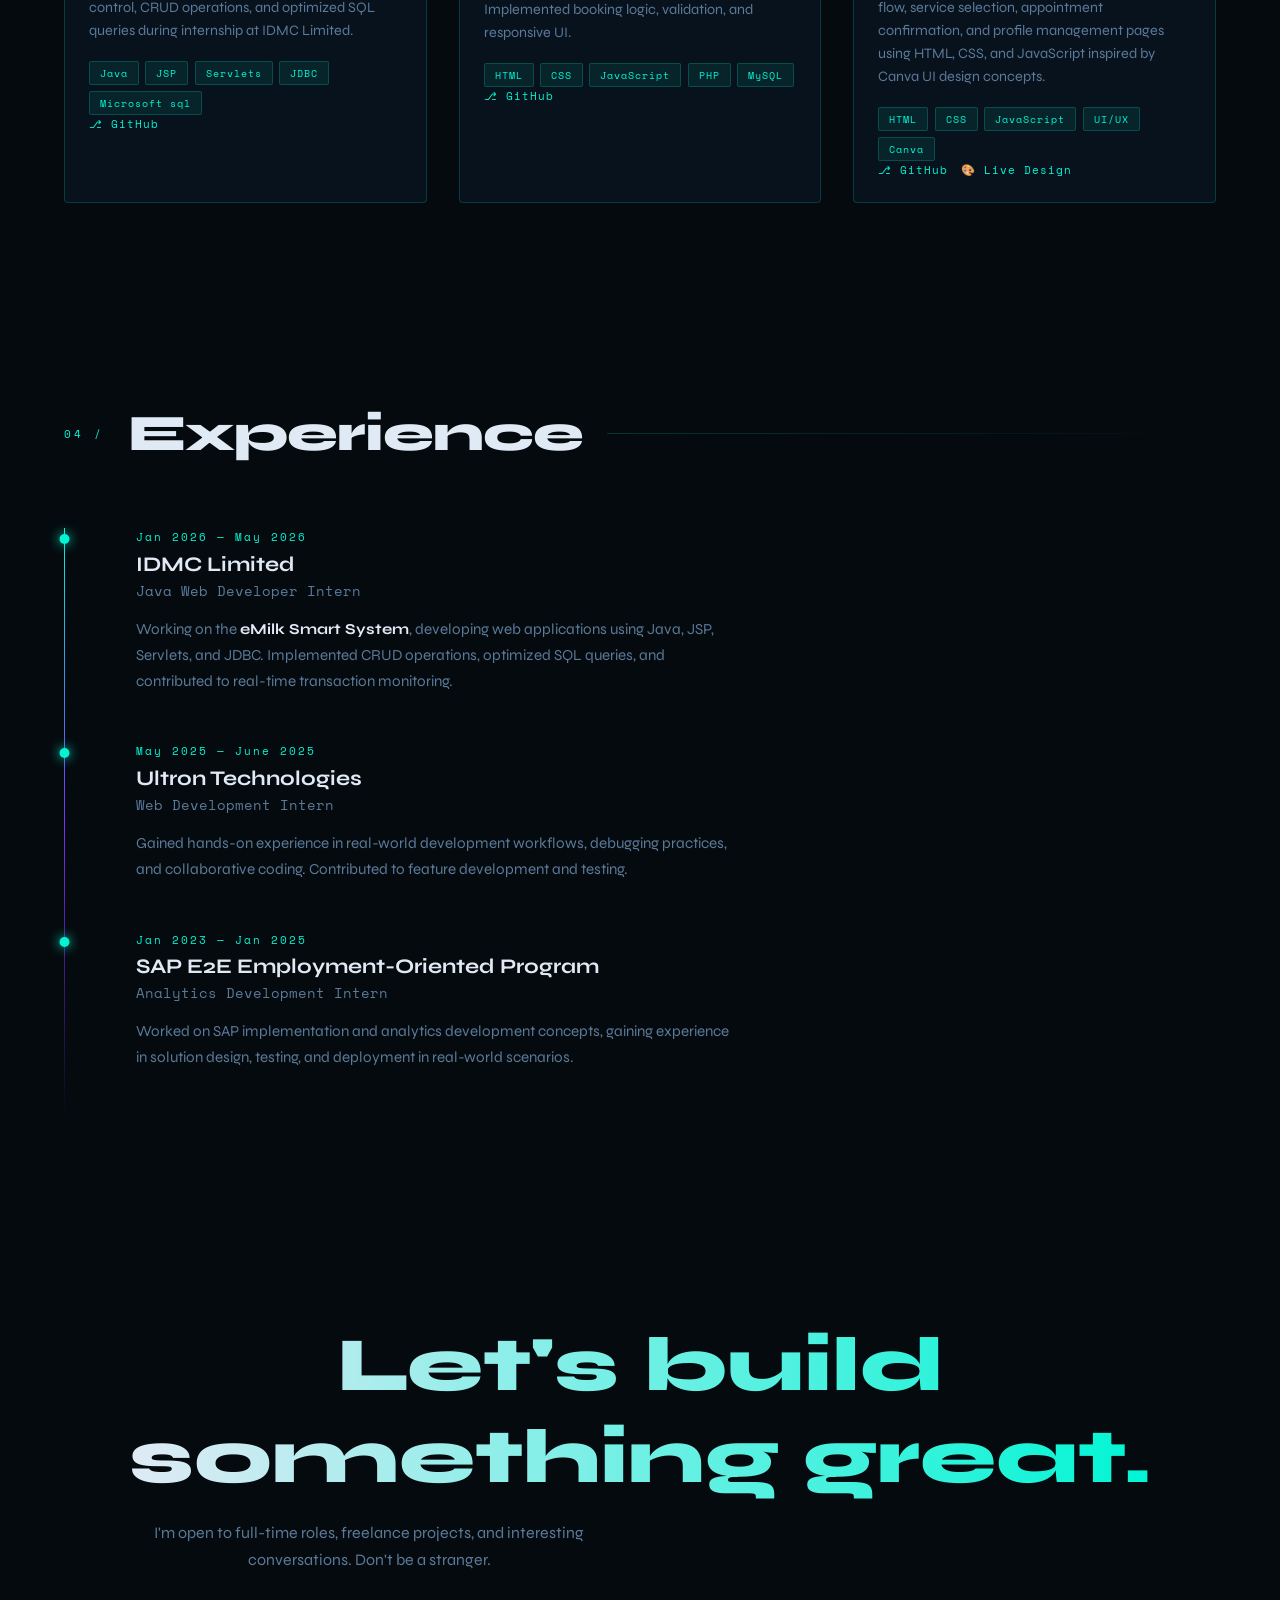
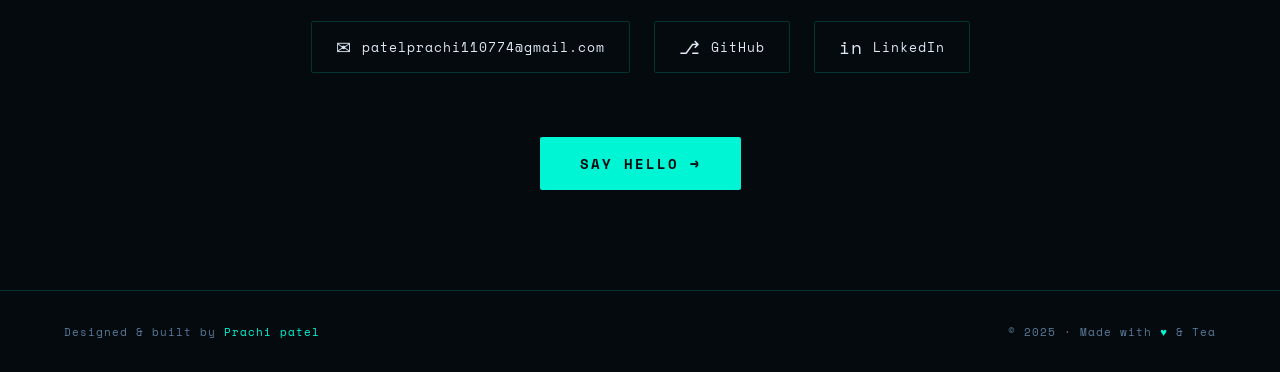
==== commit 06d82a56: "fixed link" ====
--- a/index.html
+++ b/index.html
@@ -217,7 +217,7 @@
           <span class="tag">JSP</span>
           <span class="tag">Servlets</span>
           <span class="tag">JDBC</span>
-          <span class="tag">SQL</span>
+          <span class="tag">Microsoft sql</span>
         </div>
         <div class="project-links">
           <a class="proj-link" href="#">⎇ GitHub</a>
